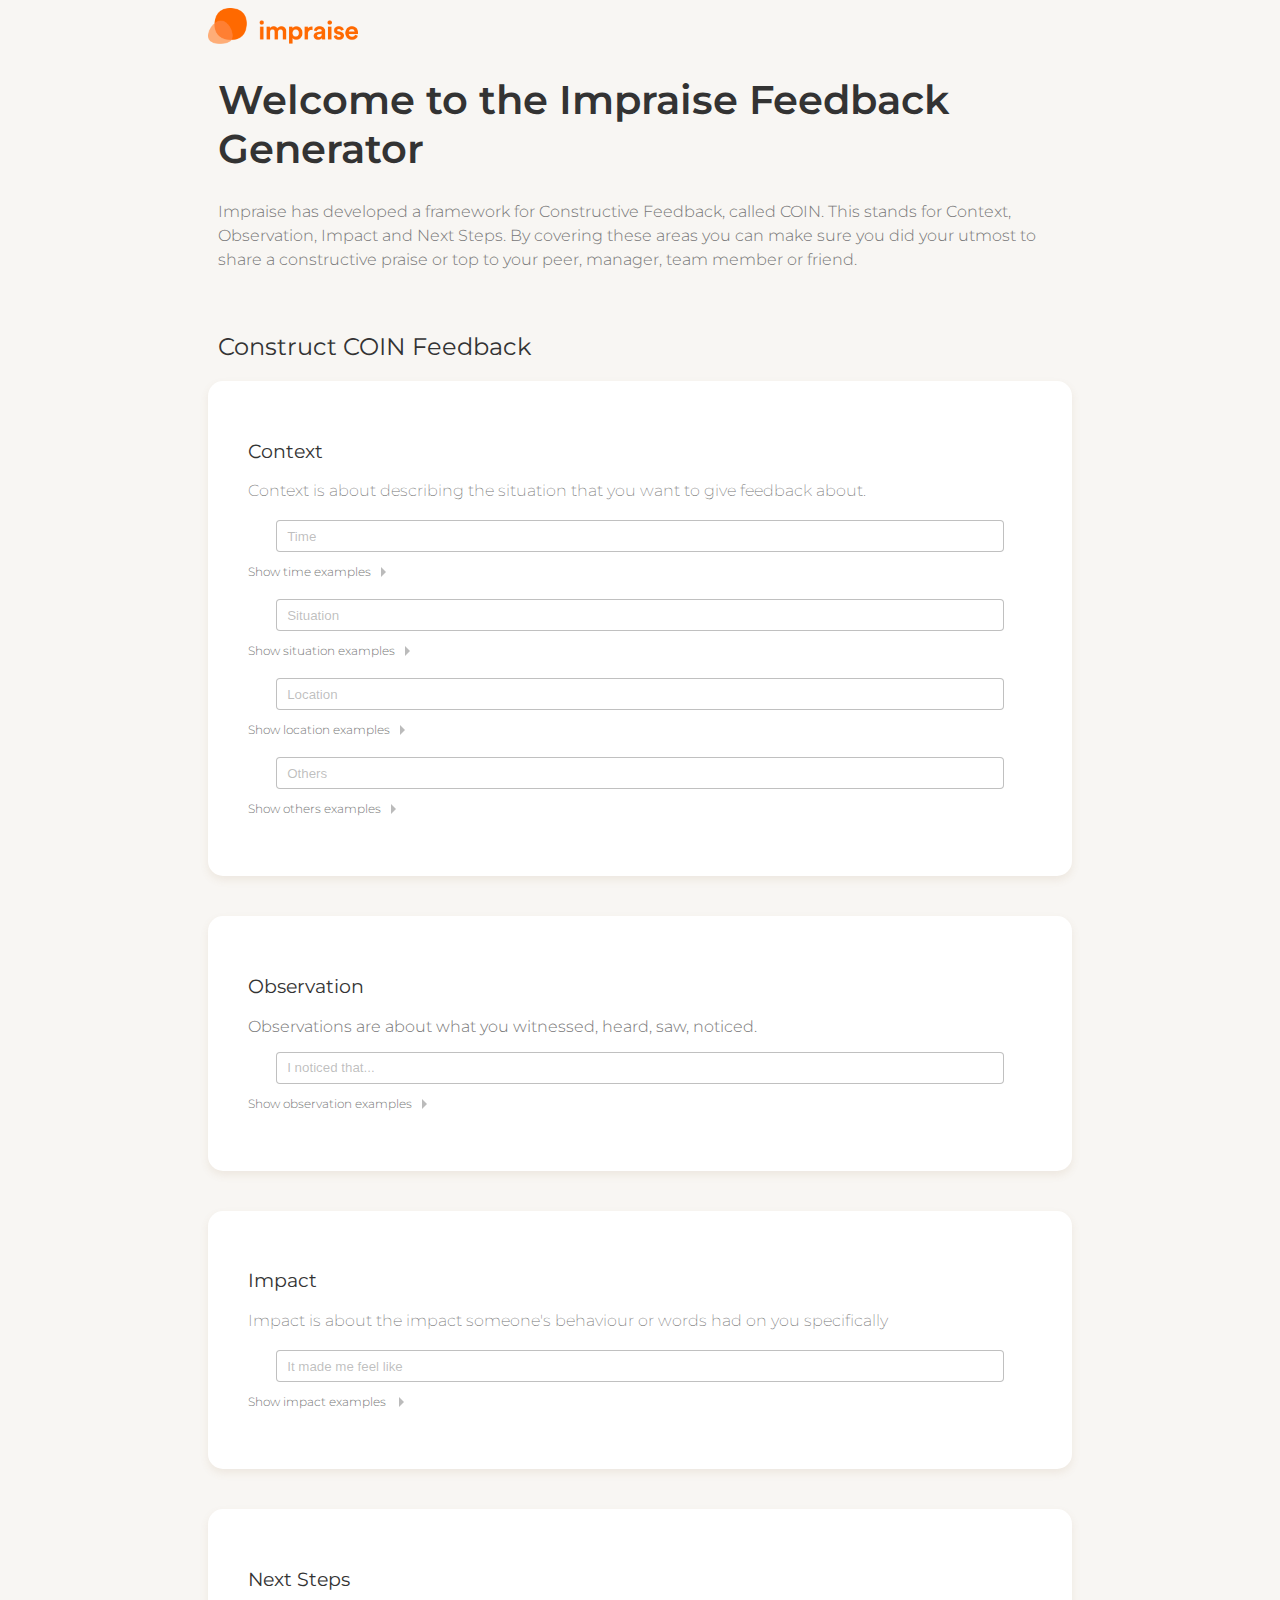
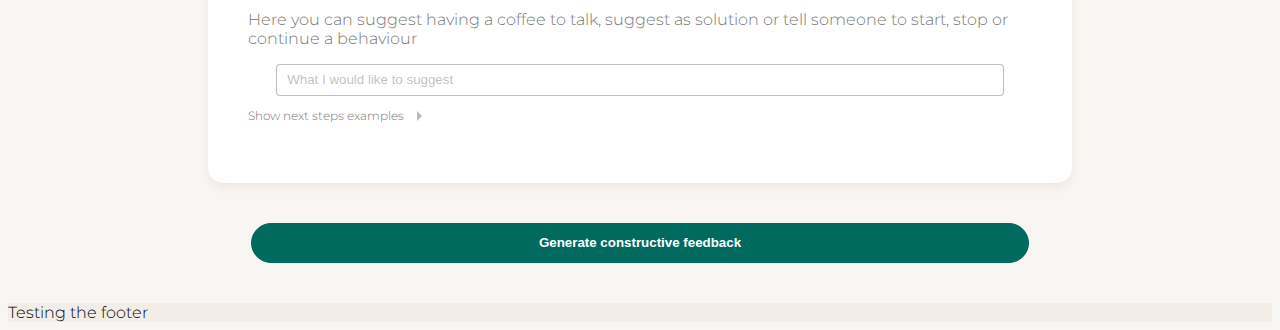
==== app/index.html @ f8ed1cc3 "Adds dockerfile to be able to host this tool in kubernetes" ====
<!DOCTYPE html>
<html lang="en">
<head>
    <meta charset="UTF-8">
    <meta name="viewport" content="width=device-width, initial-scale=1.0">
    <link rel="stylesheet" href="./style/style.css">
    <link href="https://fonts.googleapis.com/css2?family=Montserrat:ital,wght@0,300;0,400;0,500;0,600;0,700;0,800;1,900&display=swap" rel="stylesheet">
    <title>Document</title>
</head>
<body>
    <section class="desktop-wrapper">
        <img src="style/Images/Impraise-logo-orange@3x.png" alt="Impraise logo" id="logo">
    <div class="impraise-balls-background">
        <div class="paddingplus">
            <h1>Welcome to the Impraise Feedback Generator</h1>
            <p id="introduction"> Impraise has developed a framework for Constructive Feedback, called COIN.
        This stands for Context, Observation, Impact and Next Steps. By covering these areas you can make sure you
        did your utmost to share a constructive praise or top to your peer, manager, team member or friend.
            </p>
        </div>
    </div>
    <h2 class="section-title paddingplus">Construct COIN Feedback</h2>
            <div class="feedback-constructor">
            <h3 class="section-title">Context</h3>
        <p class="short-description">Context is about describing the situation that you want to give feedback about.</p>
    <input class="inputfields" type="text" id='time' placeholder='Time'>
    <p class="examples-btn" id="time-examples-btn">Show time examples<span class="caret right"></span></p>
<div id="time-examples-section" class="hide">
  <p class="short-description">Yesterday, Just now, On Monday, Last week</p>
</div>
    <input class="inputfields" type="text" id='situation' placeholder ='Situation'>
    <p class="examples-btn" id="situation-examples-btn">Show situation examples<span class="caret right"></span></p>
 <div id="situation-examples-section" class="hide">
     <p class="short-description">While we we're in the stand-up, During our team discussion, While I was presenting</p>
 </div>
    <input class="inputfields" type="text" id="location" placeholder="Location">
    <p class="examples-btn" id="location-examples-btn">Show location examples<span class="caret right"></span></p>
 <div id="location-examples-section" class="hide">
     <p class="short-description">In the kitchen area, While we we're in the meeting room, At the customer event</p>
 </div>
    <input class="inputfields" type="text" id='others' placeholder='Others'>
    <p class="examples-btn" id="others-examples-btn">Show others examples<span class="caret right"></span></p>
<div id="others-examples-section" class="hide">
    <p class="short-description">Johnny, The rest of our Team, Our manager</p>
</div>
</div>
<div class="feedback-constructor">
<h3 class="section-title">Observation</h3>
        <P>Observations are about what you witnessed, heard, saw, noticed.</P>
<input class="inputfields" type="text" id='observation' placeholder='I noticed that...'>
<p class="examples-btn" id="observation-examples-btn">Show observation examples<span class="caret right"></span></p>
<div id="observation-examples-section" class="hide">
<p class="short-description">I heard you said... , I read your report and comments..., I saw that...</p>
</div>
</div>
<div class="feedback-constructor">
<h3 class="section-title">Impact</h3>
        <p class="short-description">Impact is about the impact someone's behaviour or words had on you specifically</p>
<input class="inputfields" type="text" id='impact' placeholder='It made me feel like'>
<p class="examples-btn" id="impact-examples-btn">Show impact examples <span class="caret right"></span></p>
<div id="impact-examples-section" class="hide">
<p class="short-description">It made me feel like you do not care..., I felt really valued..., It made me want to jump for joy...</p>
</div>
</div>
<div class="feedback-constructor">
<h3 class="section-title">Next Steps</h3>
        <P>Here you can suggest having a coffee to talk, suggest as solution or tell someone to start, stop or continue a behaviour</P>
    <input class ="inputfields" type="text" id='next' placeholder='What I would like to suggest'>
<p class="examples-btn" id="next-examples-btn">Show next steps examples <span class="caret right"></span></p>
<div id="next-examples-section" class="hide">
<p>What I would like to suggest..., Let's go for a coffee to discuss in more detail..., Please stop doing that...</p>
</div>
    </div>
    <button id="build-button">Generate constructive feedback</button>
    <div class="your-constructive-feedback hide" id="your-final-feedback">
        <h3>Your constructive feedback:</h3>
    <textarea id="updated-text-area" name="updateTextArea" rows="4" cols="50">
        </textarea>     
    <div class="keeping-scores">
    <p id="final-score"></p>
    <p id="counting-good-words"></p>
    <p id="counting-bad-words"></p>
</div>
<input class="email-input" type="text" id="email-input" placeholder="Your email address"> </input> 
<button class="button-reverse"> 
<a href = "mailto: abc@example.com" id="email-address">Email your feedback</a>
</button>  
</div>
</section>
<footer>
    Testing the footer
</footer>    
    <script src="./javascript/index.js"></script>
    <script src="./javascript/feedback.js"></script>
</body>
</html>
---- app/style/style.css ----
body {
    background-color: #F8F6F3;
    font-family: 'Montserrat', sans-serif;
    font-weight: 300;
}
#logo {
    width: 40%;
}
    
p {
    color: #777;
}
/* .impraise-balls-background h1 p{
    background: url(Images/Wallpaper\ 8.png);
    background-repeat: no-repeat;
    background-size: 50% */
#introduction {
    line-height: 24px;
    margin-bottom: 60px;
}
.section-title {
    padding-top: 20px;
    color: #333333;
}
.short-description {
    font-weight: 200;
    margin-bottom: 20px;
}
.paddingplus {
    padding: 0 10px;
}
.inputfields {
    width: 90%;
    margin: 0 auto;
    display: block;
    height: 30px;
    border-radius: 4px;
    border: 1px solid #7777;
    padding: 0 10px;
}
.inputfields::placeholder {
    color: #7777;
  }
h1 {
    color: #333333;
    font-size: 40px;
    font-weight: 600;
}
 h2 {
    color: #333333;
    font-weight: 400;
 }
 h3 {
     color: #333333;
     font-weight: 400;
 }
.hide {
    display: none
}
.examples-btn {
    font-size: 12px;
    margin-bottom: 20px;
    cursor: pointer;
}
.caret {
    border: 5px solid transparent;
    display: inline-block;
    width: 0;
    height: 0;
    opacity: 0.5;
    vertical-align: top;
}
.caret.up {
    border-bottom: 5px solid;
}
.caret.right {
    border-left: 5px solid;
    position: relative;
    left: 10px;
    top: 3px;
}
.caret.down {
    border-top: 5px solid;
}
.caret.left {
    border-right: 5px solid;
}
button {
    background-color:#006a5f;
    color: #fff;
    border-radius: 20px;
    border: 1px solid #006a5f;
    width: 90%;
    margin: 10px 10px 10px 18px;
    height: 40px;
    font-weight: 600;
    transition-duration: 0.1s;
}
button:hover {
    background-color: #fff;
    color:#006a5f;
  }
.button-reverse {
    background-color: #fff;
    color: #006a5f;
    border-radius: 20px;
    border: 1px solid #006a5f;
    width: 90%;
    margin: 10px 10px 10px 18px;
    height: 40px;
    font-weight: 600;
    transition-duration: 0.1s;
}
.button-reverse:hover{
    background-color: #E8F2F1;
    color:#006a5f;
}
.feedback-constructor {
    background-color: #ffffff;
    padding: 0 10px 30px 10px;
    margin-bottom: 40px;
    border-radius: 15px;
    box-shadow: rgba(143, 111, 63, 0.1) 0px 4px 8px
}
#updated-text-area {
    display: none;
    margin: 20px auto 0 auto;
    width: 90%;
    border-radius: 15 px;
}
.keeping-scores {
    margin-bottom: 60px;
}
.your-constructive-feedback{
    background-color: #ffffff;
    padding: 0 10px 30px 10px;
    margin: 40px 0 40px 0;
    border-radius: 15px;
    box-shadow: rgba(143, 111, 63, 0.1) 0px 4px 8px
}
.email-input {
    text-align: center;
    display: block;
    margin: 0 auto;
    background-color: transparent;
    border-bottom: 1px solid #777;
    font-size: 1rem;
    padding: .5rem .5rem .5rem 0;
    border-top-color: initial;
    border-top-style: initial;
    border-top-width: 0px;
    border-right-color: initial;
    border-right-style: initial;
    border-right-width: 0px;
    border-left-color: initial;
    border-left-style: initial;
    border-left-width: 0px;
    border-image-source: initial;
    border-image-slice: initial;
    border-image-width: initial;
    border-image-outset: initial;
    border-image-repeat: initial;
    border-radius: 0;
}
footer {
    background-color: #f2eee7;
}
@media (min-width: 768px) {
    .desktop-wrapper {
        margin: 0 200px 40px 200px;
    }
    #logo {
        width: 150px;
    }
    .feedback-constructor {
        padding: 20px 40px 40px 40px;
    }
    button {
        margin: 0 auto;
        display: block;
    }
    }
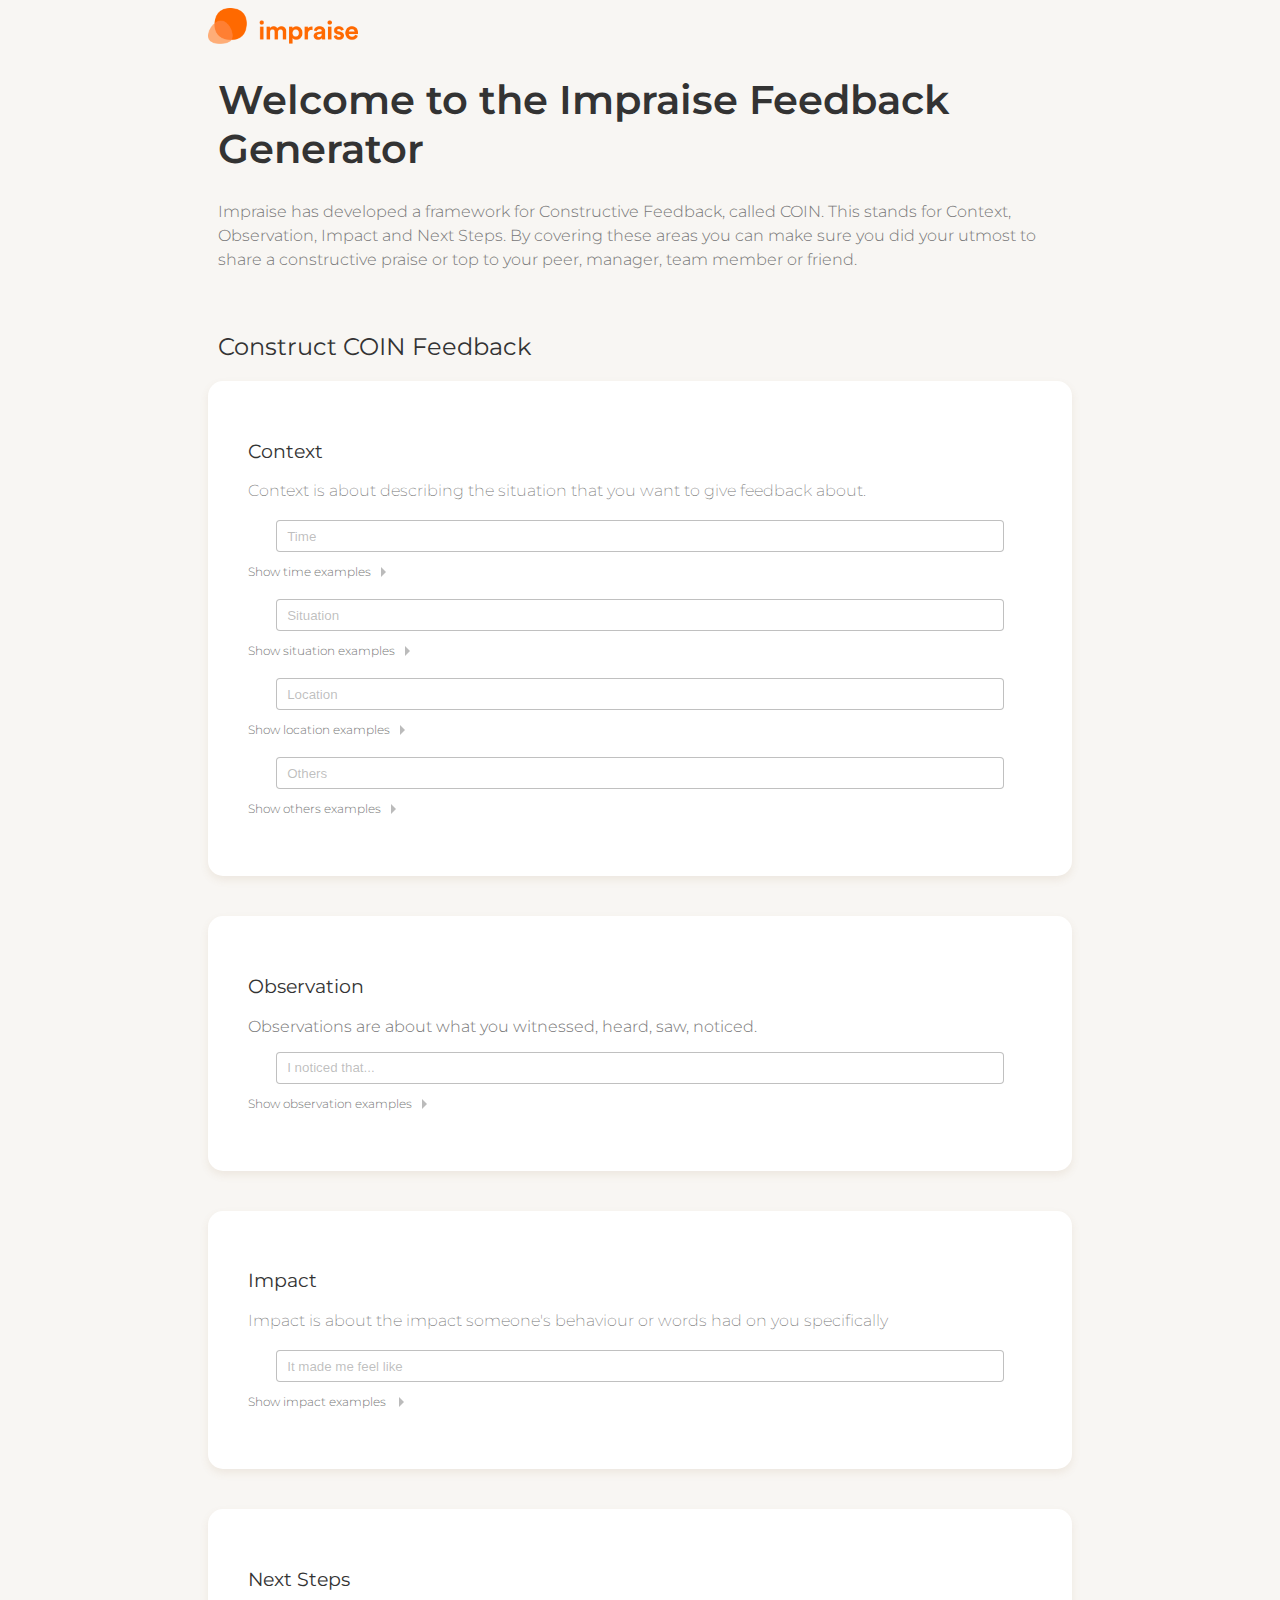
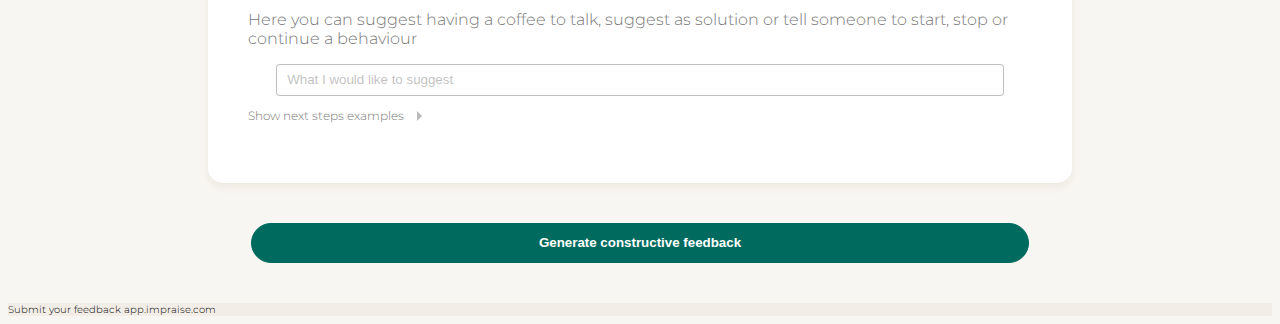
==== commit 7c7c2b4f: "Rebase with 8d10aca306a8923400d38c5c6e639a023de836f7" ====
--- a/app/index.html
+++ b/app/index.html
@@ -31,7 +31,7 @@
     <input class="inputfields" type="text" id='situation' placeholder ='Situation'>
     <p class="examples-btn" id="situation-examples-btn">Show situation examples<span class="caret right"></span></p>
  <div id="situation-examples-section" class="hide">
-     <p class="short-description">While we we're in the stand-up, During our team discussion, While I was presenting</p>
+     <p class="short-description">While we were in the stand-up, During our team discussion, While I was presenting</p>
  </div>
     <input class="inputfields" type="text" id="location" placeholder="Location">
     <p class="examples-btn" id="location-examples-btn">Show location examples<span class="caret right"></span></p>
@@ -73,24 +73,31 @@
     </div>
     <button id="build-button">Generate constructive feedback</button>
     <div class="your-constructive-feedback hide" id="your-final-feedback">
-        <h3>Your constructive feedback:</h3>
+        <h3 class="align-your-constructive-feedback"> Your constructive feedback:</h3>
     <textarea id="updated-text-area" name="updateTextArea" rows="4" cols="50">
-        </textarea>     
+        </textarea>
     <div class="keeping-scores">
-    <p id="final-score"></p>
-    <p id="counting-good-words"></p>
-    <p id="counting-bad-words"></p>
+    <p id="final-score" class="align-your-constructive-feedback"></p>
+    <p id="counting-good-words" class="align-your-constructive-feedback"></p>
+    <p id="counting-bad-words" class="align-your-constructive-feedback"></p>
+    <p id="counting-actionable-words" class="align-your-constructive-feedback"></p>
 </div>
-<input class="email-input" type="text" id="email-input" placeholder="Your email address"> </input> 
-<button class="button-reverse"> 
+<div class="submit-area">
+<div>
+<input class="email-input" type="text" id="email-input" placeholder="Your email address"> </input>
+</div>
+<div>
+<button class="button-reverse">
 <a href = "mailto: abc@example.com" id="email-address">Email your feedback</a>
-</button>  
+</button>
+</div>
+</div>
 </div>
 </section>
 <footer>
-    Testing the footer
-</footer>    
+    Submit your feedback app.impraise.com
+</footer>
     <script src="./javascript/index.js"></script>
     <script src="./javascript/feedback.js"></script>
 </body>
-</html>+</html>
--- a/app/style/style.css
+++ b/app/style/style.css
@@ -6,7 +6,7 @@
 #logo {
     width: 40%;
 }
-    
+
 p {
     color: #777;
 }
@@ -106,7 +106,7 @@
     border-radius: 20px;
     border: 1px solid #006a5f;
     width: 90%;
-    margin: 10px 10px 10px 18px;
+    margin: 0px 0px 0px 0px;
     height: 40px;
     font-weight: 600;
     transition-duration: 0.1s;
@@ -139,9 +139,9 @@
     box-shadow: rgba(143, 111, 63, 0.1) 0px 4px 8px
 }
 .email-input {
-    text-align: center;
+    text-align: left;
     display: block;
-    margin: 0 auto;
+    margin: 0 60px 0px 20px;
     background-color: transparent;
     border-bottom: 1px solid #777;
     font-size: 1rem;
@@ -164,6 +164,7 @@
 }
 footer {
     background-color: #f2eee7;
+    font-size: 10px;
 }
 @media (min-width: 768px) {
     .desktop-wrapper {
@@ -175,8 +176,15 @@
     .feedback-constructor {
         padding: 20px 40px 40px 40px;
     }
+    .align-your-constructive-feedback {
+        padding-left: 20px;
+    }
+    .submit-area {
+        display: flex;
+        justify-content: space-between;
+    }
     button {
         margin: 0 auto;
         display: block;
     }
-    }+    }
